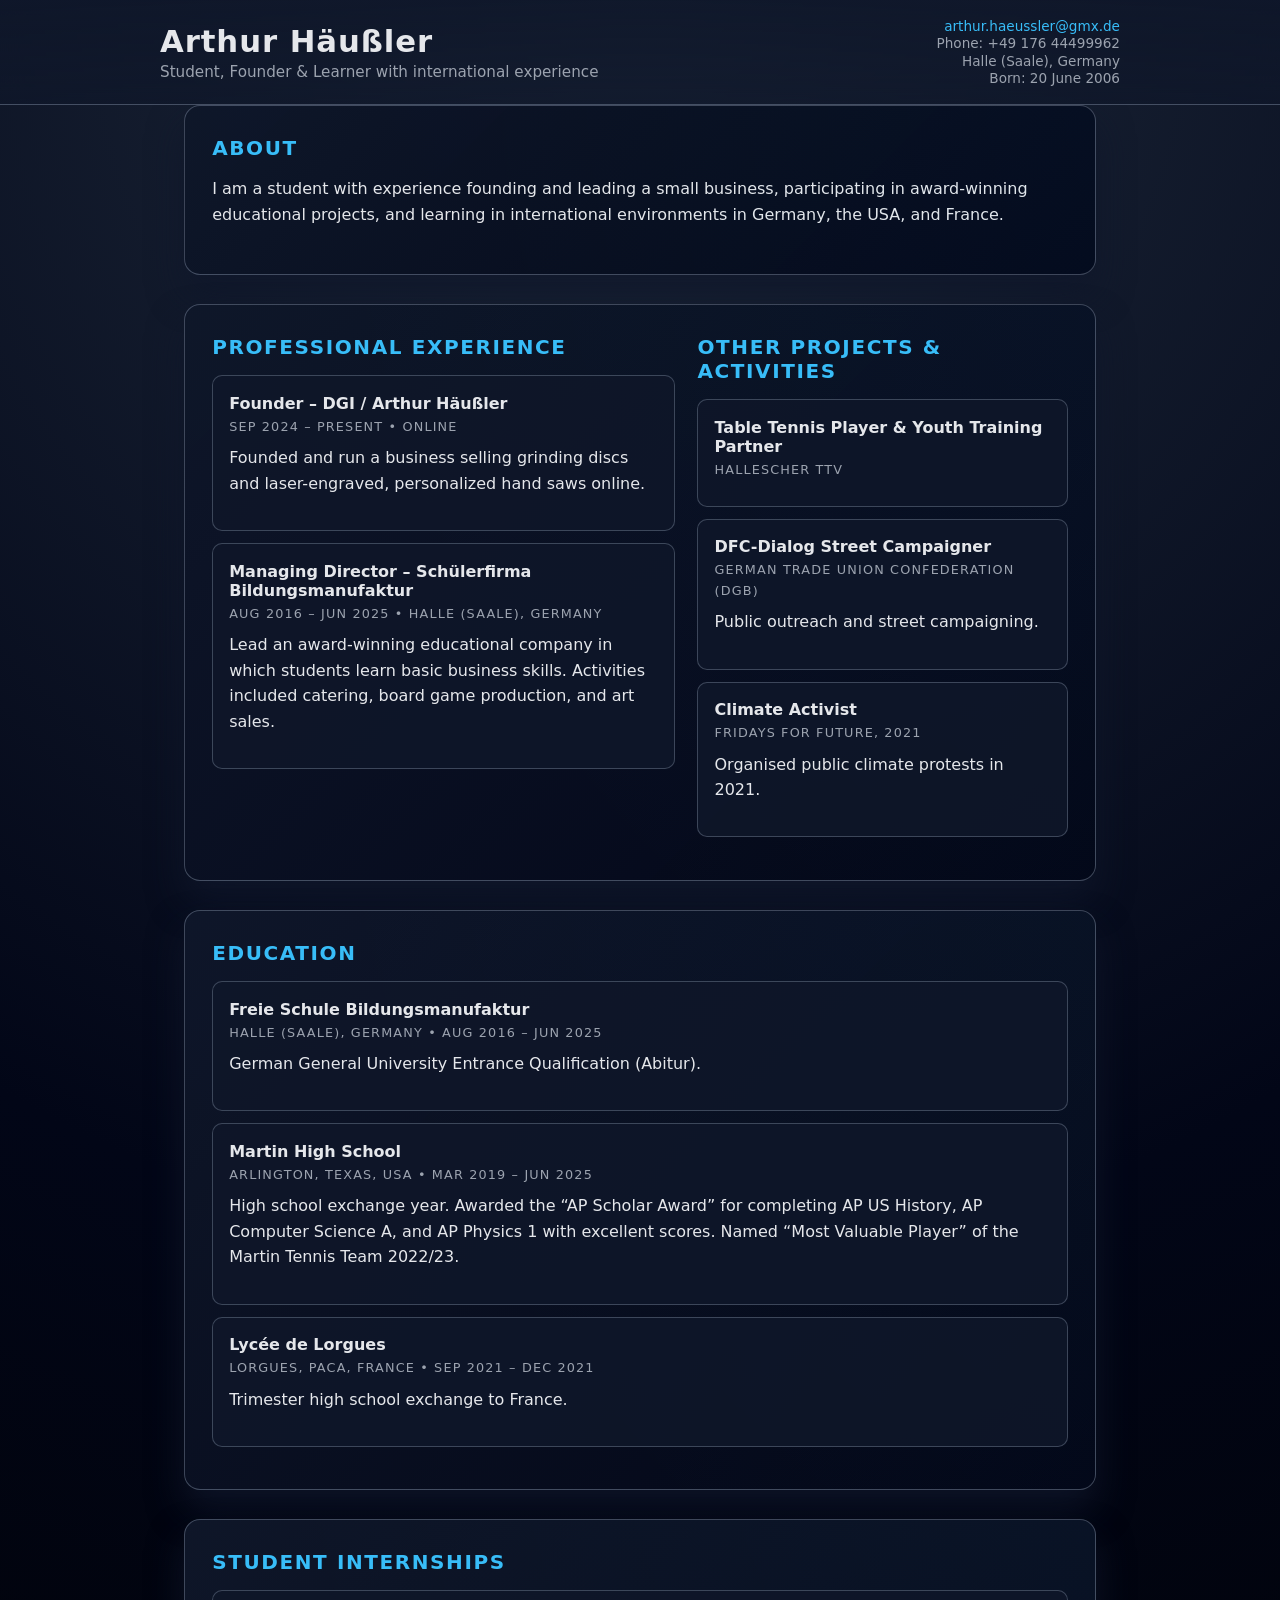
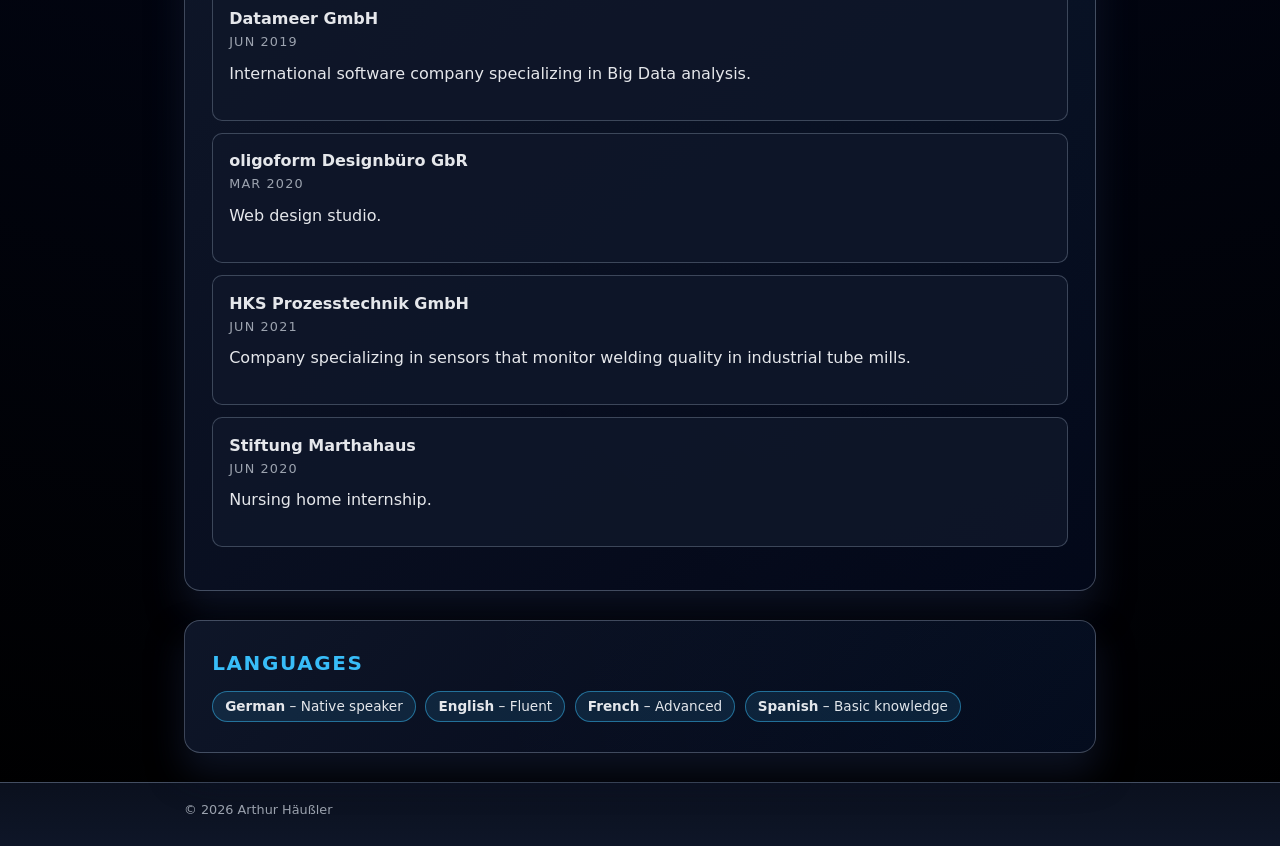
==== github.io/index.html @ 3a8e9899 "1" ====
<!DOCTYPE html>
<html lang="en">
<head>
  <meta charset="UTF-8" />
  <title>Arthur Häußler – Personal Website</title>
  <meta name="viewport" content="width=device-width, initial-scale=1" />
  <meta name="description" content="Personal website and CV of Arthur Häußler." />
  <link rel="stylesheet" href="styles.css" />
</head>
<body>
  <header class="site-header">
    <div class="container header-content">
      <div>
        <h1 class="name">Arthur Häußler</h1>
        <p class="tagline">Student, Founder &amp; Learner with international experience</p>
      </div>
      <div class="contact">
        <a href="mailto:arthur.haeussler@gmx.de">arthur.haeussler@gmx.de</a>
        <span>Phone: +49 176 44499962</span>
        <span>Halle (Saale), Germany</span>
        <span>Born: 20 June 2006</span>
      </div>
    </div>
  </header>

  <main class="container">
    <section class="section">
      <h2>About</h2>
      <p>
        I am a student with experience founding and leading a small business,
        participating in award-winning educational projects, and learning in
        international environments in Germany, the USA, and France.
      </p>
    </section>

    <section class="section two-column">
      <div>
        <h2>Professional Experience</h2>

        <article class="item">
          <h3>Founder – DGI / Arthur Häußler</h3>
          <p class="item-meta">Sep 2024 – Present • Online</p>
          <p>
            Founded and run a business selling grinding discs and laser-engraved,
            personalized hand saws online.
          </p>
        </article>

        <article class="item">
          <h3>Managing Director – Schülerfirma Bildungsmanufaktur</h3>
          <p class="item-meta">Aug 2016 – Jun 2025 • Halle (Saale), Germany</p>
          <p>
            Lead an award-winning educational company in which students learn
            basic business skills. Activities included catering, board game
            production, and art sales.
          </p>
        </article>
      </div>

      <div>
        <h2>Other Projects &amp; Activities</h2>

        <article class="item">
          <h3>Table Tennis Player &amp; Youth Training Partner</h3>
          <p class="item-meta">Hallescher TTV</p>
        </article>

        <article class="item">
          <h3>DFC-Dialog Street Campaigner</h3>
          <p class="item-meta">German Trade Union Confederation (DGB)</p>
          <p>Public outreach and street campaigning.</p>
        </article>

        <article class="item">
          <h3>Climate Activist</h3>
          <p class="item-meta">Fridays for Future, 2021</p>
          <p>Organised public climate protests in 2021.</p>
        </article>
      </div>
    </section>

    <section class="section">
      <h2>Education</h2>

      <article class="item">
        <h3>Freie Schule Bildungsmanufaktur</h3>
        <p class="item-meta">Halle (Saale), Germany • Aug 2016 – Jun 2025</p>
        <p>German General University Entrance Qualification (Abitur).</p>
      </article>

      <article class="item">
        <h3>Martin High School</h3>
        <p class="item-meta">Arlington, Texas, USA • Mar 2019 – Jun 2025</p>
        <p>
          High school exchange year. Awarded the “AP Scholar Award” for completing
          AP US History, AP Computer Science A, and AP Physics 1 with excellent scores.
          Named “Most Valuable Player” of the Martin Tennis Team 2022/23.
        </p>
      </article>

      <article class="item">
        <h3>Lycée de Lorgues</h3>
        <p class="item-meta">Lorgues, PACA, France • Sep 2021 – Dec 2021</p>
        <p>Trimester high school exchange to France.</p>
      </article>
    </section>

    <section class="section">
      <h2>Student Internships</h2>

      <article class="item">
        <h3>Datameer GmbH</h3>
        <p class="item-meta">Jun 2019</p>
        <p>International software company specializing in Big Data analysis.</p>
      </article>

      <article class="item">
        <h3>oligoform Designbüro GbR</h3>
        <p class="item-meta">Mar 2020</p>
        <p>Web design studio.</p>
      </article>

      <article class="item">
        <h3>HKS Prozesstechnik GmbH</h3>
        <p class="item-meta">Jun 2021</p>
        <p>Company specializing in sensors that monitor welding quality in industrial tube mills.</p>
      </article>

      <article class="item">
        <h3>Stiftung Marthahaus</h3>
        <p class="item-meta">Jun 2020</p>
        <p>Nursing home internship.</p>
      </article>
    </section>

    <section class="section">
      <h2>Languages</h2>
      <ul class="pill-list">
        <li><strong>German</strong> – Native speaker</li>
        <li><strong>English</strong> – Fluent</li>
        <li><strong>French</strong> – Advanced</li>
        <li><strong>Spanish</strong> – Basic knowledge</li>
      </ul>
    </section>
  </main>

  <footer class="site-footer">
    <div class="container">
      <span>© <span id="year"></span> Arthur Häußler</span>
    </div>
  </footer>

  <script>
    document.getElementById("year").textContent = new Date().getFullYear();
  </script>
</body>
</html>
---- github.io/styles.css ----
:root {
  --bg: #0f172a;
  --bg-alt: #020617;
  --card-bg: #020617;
  --accent: #38bdf8;
  --accent-soft: rgba(56, 189, 248, 0.12);
  --text: #e5e7eb;
  --muted: #9ca3af;
  --border: rgba(148, 163, 184, 0.4);
  --radius-lg: 16px;
  --radius-md: 10px;
  --shadow-soft: 0 20px 35px rgba(15, 23, 42, 0.8);
  --font-sans: system-ui, -apple-system, BlinkMacSystemFont, "Segoe UI", sans-serif;
}

*,
*::before,
*::after {
  box-sizing: border-box;
}

body {
  margin: 0;
  min-height: 100vh;
  font-family: var(--font-sans);
  background: radial-gradient(circle at top, #1e293b 0, #020617 50%, #000 100%);
  color: var(--text);
}

.container {
  width: 100%;
  max-width: 960px;
  margin: 0 auto;
  padding: 0 1.5rem;
}

/* Header */

.site-header {
  border-bottom: 1px solid rgba(148, 163, 184, 0.4);
  background: linear-gradient(
      to bottom,
      rgba(15, 23, 42, 0.9),
      rgba(15, 23, 42, 0.7)
    );
  backdrop-filter: blur(12px);
  position: sticky;
  top: 0;
  z-index: 10;
}

.header-content {
  display: flex;
  flex-wrap: wrap;
  align-items: center;
  justify-content: space-between;
  gap: 1rem;
  padding: 1.1rem 0;
}

.name {
  font-size: clamp(1.8rem, 2.4vw, 2.4rem);
  margin: 0;
  letter-spacing: 0.03em;
}

.tagline {
  margin: 0.3rem 0 0;
  color: var(--muted);
  font-size: 0.95rem;
}

.contact {
  display: flex;
  flex-direction: column;
  align-items: flex-end;
  gap: 0.1rem;
  font-size: 0.85rem;
  color: var(--muted);
}

.contact a {
  color: var(--accent);
  text-decoration: none;
  font-weight: 500;
}

.contact a:hover {
  text-decoration: underline;
}

/* Main layout */

main {
  padding: 2.4rem 0 3rem;
}

.section {
  background: linear-gradient(
    135deg,
    rgba(15, 23, 42, 0.96),
    rgba(2, 6, 23, 0.98)
  );
  border-radius: var(--radius-lg);
  box-shadow: var(--shadow-soft);
  border: 1px solid rgba(148, 163, 184, 0.4);
  padding: 1.9rem 1.7rem;
  margin-bottom: 1.8rem;
  position: relative;
  overflow: hidden;
}

.section::before {
  content: "";
  position: absolute;
  inset: -40%;
  background: radial-gradient(circle at top right, rgba(56, 189, 248, 0.08), transparent 60%);
  opacity: 0.7;
  pointer-events: none;
}

.section h2 {
  margin-top: 0;
  margin-bottom: 1rem;
  font-size: 1.25rem;
  letter-spacing: 0.08em;
  text-transform: uppercase;
  color: var(--accent);
}

.section p {
  margin-top: 0;
  line-height: 1.6;
}

/* Items */

.item {
  padding: 1.1rem 1rem;
  border-radius: var(--radius-md);
  background: rgba(15, 23, 42, 0.9);
  border: 1px solid rgba(148, 163, 184, 0.35);
  margin-bottom: 0.75rem;
  position: relative;
}

.item::before {
  content: "";
  position: absolute;
  inset: 0;
  border-radius: inherit;
  border: 1px solid rgba(56, 189, 248, 0.15);
  opacity: 0;
  transition: opacity 0.2s ease-out;
}

.item:hover::before {
  opacity: 1;
}

.item h3 {
  margin: 0 0 0.25rem;
  font-size: 1rem;
}

.item-meta {
  margin: 0 0 0.5rem;
  font-size: 0.8rem;
  text-transform: uppercase;
  letter-spacing: 0.09em;
  color: var(--muted);
}

/* Two-column section */

.two-column {
  display: grid;
  grid-template-columns: minmax(0, 1.5fr) minmax(0, 1.2fr);
  gap: 1.4rem;
}

/* Pill list */

.pill-list {
  list-style: none;
  padding: 0;
  margin: 0;
  display: flex;
  flex-wrap: wrap;
  gap: 0.6rem;
}

.pill-list li {
  padding: 0.4rem 0.75rem;
  border-radius: 999px;
  background: var(--accent-soft);
  border: 1px solid rgba(56, 189, 248, 0.5);
  font-size: 0.85rem;
}

/* Footer */

.site-footer {
  border-top: 1px solid rgba(148, 163, 184, 0.4);
  padding: 1.2rem 0 1.8rem;
  font-size: 0.8rem;
  color: var(--muted);
  background: linear-gradient(
    to top,
    rgba(15, 23, 42, 0.95),
    rgba(15, 23, 42, 0.7)
  );
}

/* Responsive */

@media (max-width: 720px) {
  .header-content {
    align-items: flex-start;
  }

  .contact {
    align-items: flex-start;
  }

  .two-column {
    grid-template-columns: minmax(0, 1fr);
  }

  .section {
    padding: 1.5rem 1.4rem;
  }
}
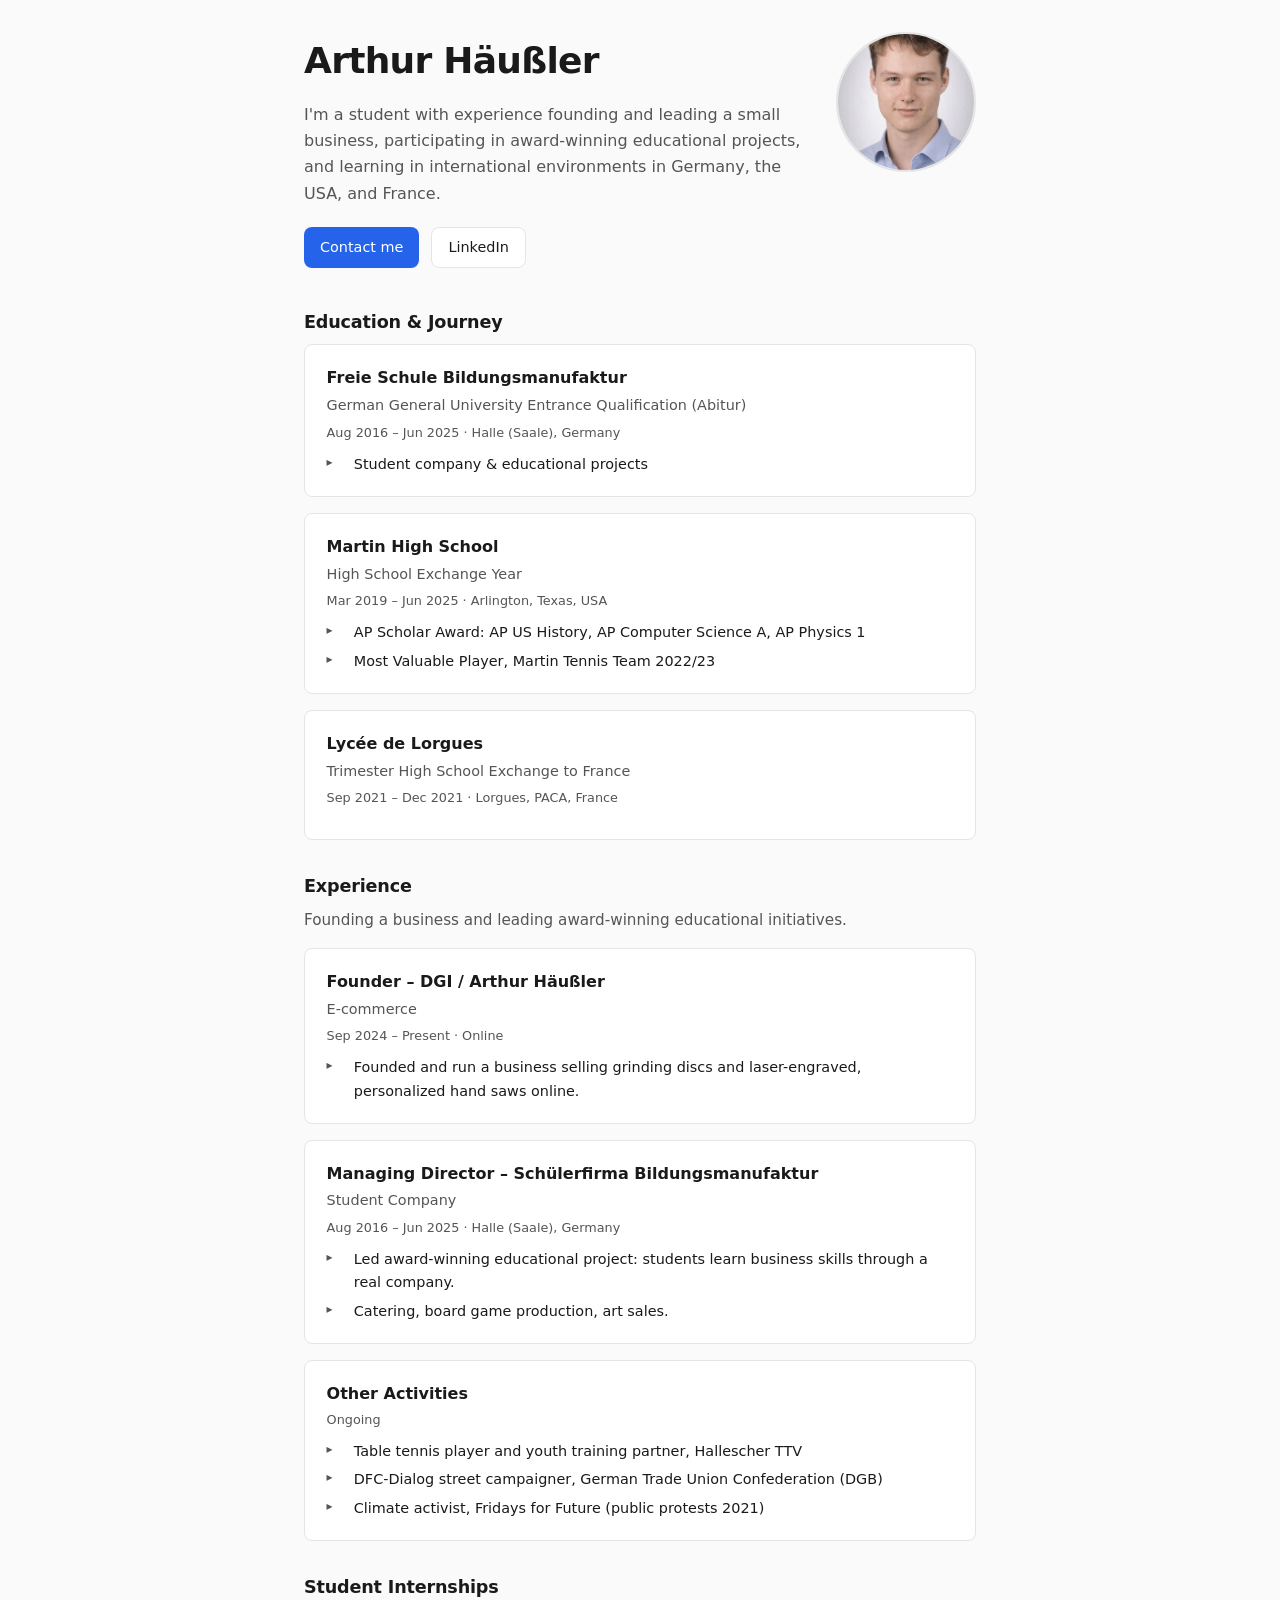
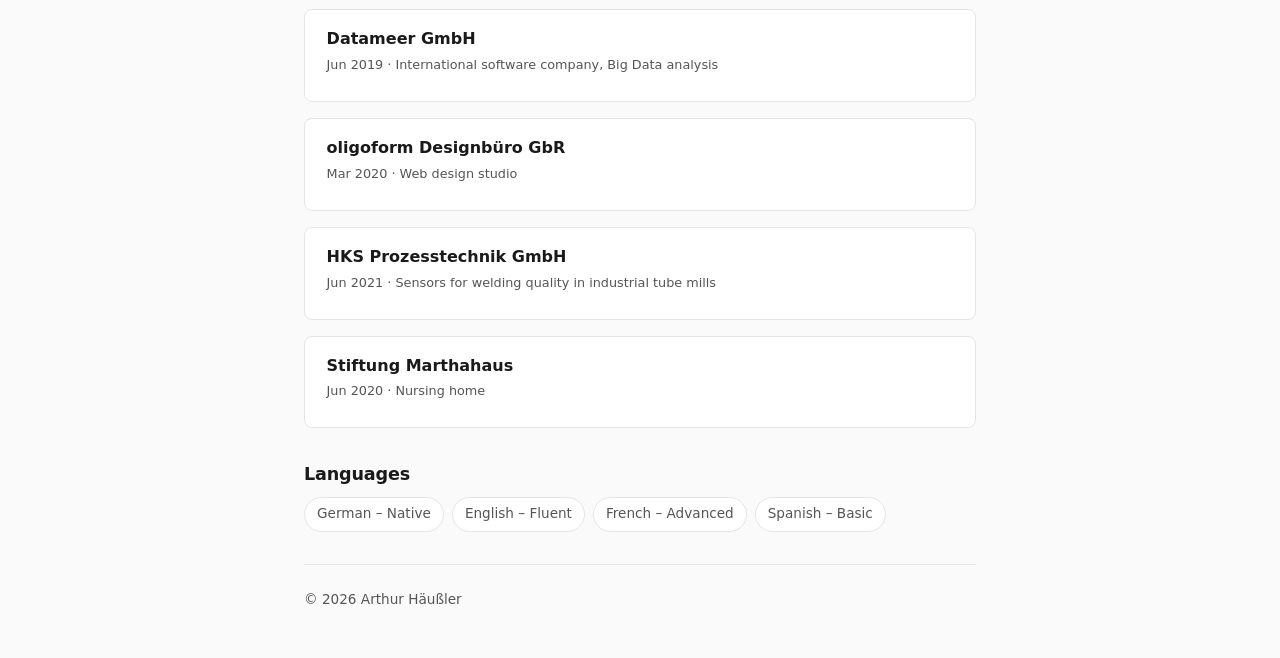
==== commit 07a316f3: "3" ====
--- a/github.io/index.html
+++ b/github.io/index.html
@@ -8,151 +8,128 @@
   <link rel="stylesheet" href="styles.css" />
 </head>
 <body>
-  <header class="site-header">
-    <div class="container header-content">
-      <div>
-        <h1 class="name">Arthur Häußler</h1>
-        <p class="tagline">Student, Founder &amp; Learner with international experience</p>
+  <main class="container">
+    <header class="hero">
+      <div class="hero-content">
+        <div class="hero-text">
+          <h1 class="name">Arthur Häußler</h1>
+          <p class="intro">
+            I'm a student with experience founding and leading a small business,
+            participating in award-winning educational projects, and learning in
+            international environments in Germany, the USA, and France.
+          </p>
+          <div class="hero-buttons">
+            <a href="mailto:arthur.haeussler@gmx.de" class="btn btn-primary">Contact me</a>
+            <a href="https://www.linkedin.com/in/arthur-h%C3%A4u%C3%9Fler-174215298/" target="_blank" rel="noopener noreferrer" class="btn btn-secondary">LinkedIn</a>
+          </div>
+        </div>
+        <div class="hero-photo">
+          <img src="assets/portrait.png" alt="Arthur Häußler" />
+        </div>
       </div>
-      <div class="contact">
-        <a href="mailto:arthur.haeussler@gmx.de">arthur.haeussler@gmx.de</a>
-        <span>Phone: +49 176 44499962</span>
-        <span>Halle (Saale), Germany</span>
-        <span>Born: 20 June 2006</span>
-      </div>
-    </div>
-  </header>
-
-  <main class="container">
-    <section class="section">
-      <h2>About</h2>
-      <p>
-        I am a student with experience founding and leading a small business,
-        participating in award-winning educational projects, and learning in
-        international environments in Germany, the USA, and France.
-      </p>
-    </section>
-
-    <section class="section two-column">
-      <div>
-        <h2>Professional Experience</h2>
-
-        <article class="item">
-          <h3>Founder – DGI / Arthur Häußler</h3>
-          <p class="item-meta">Sep 2024 – Present • Online</p>
-          <p>
-            Founded and run a business selling grinding discs and laser-engraved,
-            personalized hand saws online.
-          </p>
-        </article>
-
-        <article class="item">
-          <h3>Managing Director – Schülerfirma Bildungsmanufaktur</h3>
-          <p class="item-meta">Aug 2016 – Jun 2025 • Halle (Saale), Germany</p>
-          <p>
-            Lead an award-winning educational company in which students learn
-            basic business skills. Activities included catering, board game
-            production, and art sales.
-          </p>
-        </article>
-      </div>
-
-      <div>
-        <h2>Other Projects &amp; Activities</h2>
-
-        <article class="item">
-          <h3>Table Tennis Player &amp; Youth Training Partner</h3>
-          <p class="item-meta">Hallescher TTV</p>
-        </article>
-
-        <article class="item">
-          <h3>DFC-Dialog Street Campaigner</h3>
-          <p class="item-meta">German Trade Union Confederation (DGB)</p>
-          <p>Public outreach and street campaigning.</p>
-        </article>
-
-        <article class="item">
-          <h3>Climate Activist</h3>
-          <p class="item-meta">Fridays for Future, 2021</p>
-          <p>Organised public climate protests in 2021.</p>
-        </article>
-      </div>
-    </section>
+    </header>
 
     <section class="section">
-      <h2>Education</h2>
+      <h2 class="section-title">Education & Journey</h2>
 
-      <article class="item">
-        <h3>Freie Schule Bildungsmanufaktur</h3>
-        <p class="item-meta">Halle (Saale), Germany • Aug 2016 – Jun 2025</p>
-        <p>German General University Entrance Qualification (Abitur).</p>
+      <article class="card">
+        <h3 class="card-title">Freie Schule Bildungsmanufaktur</h3>
+        <p class="card-subtitle">German General University Entrance Qualification (Abitur)</p>
+        <p class="card-meta">Aug 2016 – Jun 2025 · Halle (Saale), Germany</p>
+        <ul class="card-list">
+          <li>Student company &amp; educational projects</li>
+        </ul>
       </article>
 
-      <article class="item">
-        <h3>Martin High School</h3>
-        <p class="item-meta">Arlington, Texas, USA • Mar 2019 – Jun 2025</p>
-        <p>
-          High school exchange year. Awarded the “AP Scholar Award” for completing
-          AP US History, AP Computer Science A, and AP Physics 1 with excellent scores.
-          Named “Most Valuable Player” of the Martin Tennis Team 2022/23.
-        </p>
+      <article class="card">
+        <h3 class="card-title">Martin High School</h3>
+        <p class="card-subtitle">High School Exchange Year</p>
+        <p class="card-meta">Mar 2019 – Jun 2025 · Arlington, Texas, USA</p>
+        <ul class="card-list">
+          <li>AP Scholar Award: AP US History, AP Computer Science A, AP Physics 1</li>
+          <li>Most Valuable Player, Martin Tennis Team 2022/23</li>
+        </ul>
       </article>
 
-      <article class="item">
-        <h3>Lycée de Lorgues</h3>
-        <p class="item-meta">Lorgues, PACA, France • Sep 2021 – Dec 2021</p>
-        <p>Trimester high school exchange to France.</p>
+      <article class="card">
+        <h3 class="card-title">Lycée de Lorgues</h3>
+        <p class="card-subtitle">Trimester High School Exchange to France</p>
+        <p class="card-meta">Sep 2021 – Dec 2021 · Lorgues, PACA, France</p>
       </article>
     </section>
 
     <section class="section">
-      <h2>Student Internships</h2>
+      <h2 class="section-title">Experience</h2>
+      <p class="section-intro">Founding a business and leading award-winning educational initiatives.</p>
 
-      <article class="item">
-        <h3>Datameer GmbH</h3>
-        <p class="item-meta">Jun 2019</p>
-        <p>International software company specializing in Big Data analysis.</p>
+      <article class="card">
+        <h3 class="card-title">Founder – DGI / Arthur Häußler</h3>
+        <p class="card-subtitle">E-commerce</p>
+        <p class="card-meta">Sep 2024 – Present · Online</p>
+        <ul class="card-list">
+          <li>Founded and run a business selling grinding discs and laser-engraved, personalized hand saws online.</li>
+        </ul>
       </article>
 
-      <article class="item">
-        <h3>oligoform Designbüro GbR</h3>
-        <p class="item-meta">Mar 2020</p>
-        <p>Web design studio.</p>
+      <article class="card">
+        <h3 class="card-title">Managing Director – Schülerfirma Bildungsmanufaktur</h3>
+        <p class="card-subtitle">Student Company</p>
+        <p class="card-meta">Aug 2016 – Jun 2025 · Halle (Saale), Germany</p>
+        <ul class="card-list">
+          <li>Led award-winning educational project: students learn business skills through a real company.</li>
+          <li>Catering, board game production, art sales.</li>
+        </ul>
       </article>
 
-      <article class="item">
-        <h3>HKS Prozesstechnik GmbH</h3>
-        <p class="item-meta">Jun 2021</p>
-        <p>Company specializing in sensors that monitor welding quality in industrial tube mills.</p>
-      </article>
-
-      <article class="item">
-        <h3>Stiftung Marthahaus</h3>
-        <p class="item-meta">Jun 2020</p>
-        <p>Nursing home internship.</p>
+      <article class="card">
+        <h3 class="card-title">Other Activities</h3>
+        <p class="card-meta">Ongoing</p>
+        <ul class="card-list">
+          <li>Table tennis player and youth training partner, Hallescher TTV</li>
+          <li>DFC-Dialog street campaigner, German Trade Union Confederation (DGB)</li>
+          <li>Climate activist, Fridays for Future (public protests 2021)</li>
+        </ul>
       </article>
     </section>
 
     <section class="section">
-      <h2>Languages</h2>
-      <ul class="pill-list">
-        <li><strong>German</strong> – Native speaker</li>
-        <li><strong>English</strong> – Fluent</li>
-        <li><strong>French</strong> – Advanced</li>
-        <li><strong>Spanish</strong> – Basic knowledge</li>
-      </ul>
+      <h2 class="section-title">Student Internships</h2>
+
+      <article class="card card-compact">
+        <h3 class="card-title">Datameer GmbH</h3>
+        <p class="card-meta">Jun 2019 · International software company, Big Data analysis</p>
+      </article>
+      <article class="card card-compact">
+        <h3 class="card-title">oligoform Designbüro GbR</h3>
+        <p class="card-meta">Mar 2020 · Web design studio</p>
+      </article>
+      <article class="card card-compact">
+        <h3 class="card-title">HKS Prozesstechnik GmbH</h3>
+        <p class="card-meta">Jun 2021 · Sensors for welding quality in industrial tube mills</p>
+      </article>
+      <article class="card card-compact">
+        <h3 class="card-title">Stiftung Marthahaus</h3>
+        <p class="card-meta">Jun 2020 · Nursing home</p>
+      </article>
     </section>
+
+    <section class="section">
+      <h2 class="section-title">Languages</h2>
+      <div class="tag-list">
+        <span class="tag">German – Native</span>
+        <span class="tag">English – Fluent</span>
+        <span class="tag">French – Advanced</span>
+        <span class="tag">Spanish – Basic</span>
+      </div>
+    </section>
+
+    <footer class="site-footer">
+      <span>© <span id="year"></span> Arthur Häußler</span>
+    </footer>
   </main>
-
-  <footer class="site-footer">
-    <div class="container">
-      <span>© <span id="year"></span> Arthur Häußler</span>
-    </div>
-  </footer>
 
   <script>
     document.getElementById("year").textContent = new Date().getFullYear();
   </script>
 </body>
 </html>
-
--- a/github.io/styles.css
+++ b/github.io/styles.css
@@ -1,16 +1,15 @@
+/* Arthur Häußler – style inspired by hagenhaeussler.com */
+
 :root {
-  --bg: #0f172a;
-  --bg-alt: #020617;
-  --card-bg: #020617;
-  --accent: #38bdf8;
-  --accent-soft: rgba(56, 189, 248, 0.12);
-  --text: #e5e7eb;
-  --muted: #9ca3af;
-  --border: rgba(148, 163, 184, 0.4);
-  --radius-lg: 16px;
-  --radius-md: 10px;
-  --shadow-soft: 0 20px 35px rgba(15, 23, 42, 0.8);
-  --font-sans: system-ui, -apple-system, BlinkMacSystemFont, "Segoe UI", sans-serif;
+  --bg: #fafafa;
+  --bg-card: #ffffff;
+  --text: #1a1a1a;
+  --text-muted: #555;
+  --border: #e5e5e5;
+  --accent: #2563eb;
+  --accent-hover: #1d4ed8;
+  --radius: 8px;
+  --font-sans: system-ui, -apple-system, BlinkMacSystemFont, "Segoe UI", Roboto, sans-serif;
 }
 
 *,
@@ -23,212 +22,227 @@
   margin: 0;
   min-height: 100vh;
   font-family: var(--font-sans);
-  background: radial-gradient(circle at top, #1e293b 0, #020617 50%, #000 100%);
-  color: var(--text);
+  background: var(--bg);
+  color: var(--text);
+  line-height: 1.6;
 }
 
 .container {
   width: 100%;
-  max-width: 960px;
+  max-width: 720px;
   margin: 0 auto;
-  padding: 0 1.5rem;
-}
-
-/* Header */
-
-.site-header {
-  border-bottom: 1px solid rgba(148, 163, 184, 0.4);
-  background: linear-gradient(
-      to bottom,
-      rgba(15, 23, 42, 0.9),
-      rgba(15, 23, 42, 0.7)
-    );
-  backdrop-filter: blur(12px);
-  position: sticky;
-  top: 0;
-  z-index: 10;
-}
-
-.header-content {
+  padding: 2rem 1.5rem 3rem;
+}
+
+/* Hero */
+
+.hero {
+  margin-bottom: 2.5rem;
+}
+
+.hero-content {
+  display: grid;
+  grid-template-columns: 1fr auto;
+  align-items: start;
+  gap: 2rem;
+}
+
+.hero-text {
+  min-width: 0;
+}
+
+.name {
+  font-size: clamp(1.75rem, 4vw, 2.25rem);
+  font-weight: 700;
+  margin: 0 0 0.75rem;
+  letter-spacing: -0.02em;
+}
+
+.intro {
+  margin: 0 0 1.25rem;
+  color: var(--text-muted);
+  font-size: 1rem;
+  line-height: 1.65;
+}
+
+.hero-buttons {
   display: flex;
   flex-wrap: wrap;
+  gap: 0.75rem;
+}
+
+.btn {
+  display: inline-flex;
   align-items: center;
-  justify-content: space-between;
-  gap: 1rem;
-  padding: 1.1rem 0;
-}
-
-.name {
-  font-size: clamp(1.8rem, 2.4vw, 2.4rem);
+  justify-content: center;
+  padding: 0.5rem 1rem;
+  border-radius: var(--radius);
+  font-size: 0.9rem;
+  font-weight: 500;
+  text-decoration: none;
+  transition: background 0.15s ease, color 0.15s ease;
+}
+
+.btn-primary {
+  background: var(--accent);
+  color: #fff;
+}
+
+.btn-primary:hover {
+  background: var(--accent-hover);
+}
+
+.btn-secondary {
+  background: var(--bg-card);
+  color: var(--text);
+  border: 1px solid var(--border);
+}
+
+.btn-secondary:hover {
+  background: #f0f0f0;
+  border-color: #ccc;
+}
+
+.hero-photo {
+  flex-shrink: 0;
+}
+
+.hero-photo img {
+  width: 140px;
+  height: 140px;
+  border-radius: 50%;
+  object-fit: cover;
+  border: 2px solid var(--border);
+}
+
+/* Sections */
+
+.section {
+  margin-bottom: 2rem;
+}
+
+.section-title {
+  font-size: 1.1rem;
+  font-weight: 600;
+  margin: 0 0 0.5rem;
+  color: var(--text);
+  letter-spacing: -0.01em;
+}
+
+.section-intro {
+  font-size: 0.95rem;
+  color: var(--text-muted);
+  margin: 0 0 1rem;
+}
+
+/* Cards (Education & Journey / Experience style) */
+
+.card {
+  background: var(--bg-card);
+  border: 1px solid var(--border);
+  border-radius: var(--radius);
+  padding: 1.25rem 1.35rem;
+  margin-bottom: 1rem;
+}
+
+.card:last-child {
+  margin-bottom: 0;
+}
+
+.card-compact {
+  padding: 1rem 1.35rem;
+}
+
+.card-title {
+  font-size: 1rem;
+  font-weight: 600;
+  margin: 0 0 0.2rem;
+  color: var(--text);
+}
+
+.card-subtitle {
+  font-size: 0.9rem;
+  color: var(--text-muted);
+  margin: 0 0 0.35rem;
+}
+
+.card-meta {
+  font-size: 0.8rem;
+  color: var(--text-muted);
+  margin: 0 0 0.6rem;
+}
+
+.card-list {
   margin: 0;
-  letter-spacing: 0.03em;
-}
-
-.tagline {
-  margin: 0.3rem 0 0;
-  color: var(--muted);
-  font-size: 0.95rem;
-}
-
-.contact {
-  display: flex;
-  flex-direction: column;
-  align-items: flex-end;
-  gap: 0.1rem;
-  font-size: 0.85rem;
-  color: var(--muted);
-}
-
-.contact a {
-  color: var(--accent);
-  text-decoration: none;
-  font-weight: 500;
-}
-
-.contact a:hover {
-  text-decoration: underline;
-}
-
-/* Main layout */
-
-main {
-  padding: 2.4rem 0 3rem;
-}
-
-.section {
-  background: linear-gradient(
-    135deg,
-    rgba(15, 23, 42, 0.96),
-    rgba(2, 6, 23, 0.98)
-  );
-  border-radius: var(--radius-lg);
-  box-shadow: var(--shadow-soft);
-  border: 1px solid rgba(148, 163, 184, 0.4);
-  padding: 1.9rem 1.7rem;
-  margin-bottom: 1.8rem;
+  padding-left: 1.2rem;
+  list-style: none;
+}
+
+.card-list li {
   position: relative;
-  overflow: hidden;
-}
-
-.section::before {
-  content: "";
+  padding-left: 0.5rem;
+  margin-bottom: 0.35rem;
+  font-size: 0.9rem;
+  color: var(--text);
+}
+
+.card-list li::before {
+  content: "▸";
   position: absolute;
-  inset: -40%;
-  background: radial-gradient(circle at top right, rgba(56, 189, 248, 0.08), transparent 60%);
-  opacity: 0.7;
-  pointer-events: none;
-}
-
-.section h2 {
-  margin-top: 0;
-  margin-bottom: 1rem;
-  font-size: 1.25rem;
-  letter-spacing: 0.08em;
-  text-transform: uppercase;
-  color: var(--accent);
-}
-
-.section p {
-  margin-top: 0;
-  line-height: 1.6;
-}
-
-/* Items */
-
-.item {
-  padding: 1.1rem 1rem;
-  border-radius: var(--radius-md);
-  background: rgba(15, 23, 42, 0.9);
-  border: 1px solid rgba(148, 163, 184, 0.35);
-  margin-bottom: 0.75rem;
-  position: relative;
-}
-
-.item::before {
-  content: "";
-  position: absolute;
-  inset: 0;
-  border-radius: inherit;
-  border: 1px solid rgba(56, 189, 248, 0.15);
-  opacity: 0;
-  transition: opacity 0.2s ease-out;
-}
-
-.item:hover::before {
-  opacity: 1;
-}
-
-.item h3 {
-  margin: 0 0 0.25rem;
-  font-size: 1rem;
-}
-
-.item-meta {
-  margin: 0 0 0.5rem;
-  font-size: 0.8rem;
-  text-transform: uppercase;
-  letter-spacing: 0.09em;
-  color: var(--muted);
-}
-
-/* Two-column section */
-
-.two-column {
-  display: grid;
-  grid-template-columns: minmax(0, 1.5fr) minmax(0, 1.2fr);
-  gap: 1.4rem;
-}
-
-/* Pill list */
-
-.pill-list {
-  list-style: none;
-  padding: 0;
-  margin: 0;
+  left: -1.2rem;
+  color: var(--text-muted);
+  font-size: 0.75rem;
+}
+
+.card-list li:last-child {
+  margin-bottom: 0;
+}
+
+/* Tags (Languages) */
+
+.tag-list {
   display: flex;
   flex-wrap: wrap;
-  gap: 0.6rem;
-}
-
-.pill-list li {
-  padding: 0.4rem 0.75rem;
+  gap: 0.5rem;
+}
+
+.tag {
+  display: inline-block;
+  padding: 0.35rem 0.75rem;
+  font-size: 0.85rem;
+  color: var(--text-muted);
+  background: var(--bg-card);
+  border: 1px solid var(--border);
   border-radius: 999px;
-  background: var(--accent-soft);
-  border: 1px solid rgba(56, 189, 248, 0.5);
+}
+
+/* Footer */
+
+.site-footer {
+  margin-top: 2rem;
+  padding-top: 1.5rem;
+  border-top: 1px solid var(--border);
   font-size: 0.85rem;
-}
-
-/* Footer */
-
-.site-footer {
-  border-top: 1px solid rgba(148, 163, 184, 0.4);
-  padding: 1.2rem 0 1.8rem;
-  font-size: 0.8rem;
-  color: var(--muted);
-  background: linear-gradient(
-    to top,
-    rgba(15, 23, 42, 0.95),
-    rgba(15, 23, 42, 0.7)
-  );
+  color: var(--text-muted);
 }
 
 /* Responsive */
 
-@media (max-width: 720px) {
-  .header-content {
-    align-items: flex-start;
-  }
-
-  .contact {
-    align-items: flex-start;
-  }
-
-  .two-column {
-    grid-template-columns: minmax(0, 1fr);
-  }
-
-  .section {
-    padding: 1.5rem 1.4rem;
-  }
-}
-
+@media (max-width: 600px) {
+  .container {
+    padding: 1.5rem 1rem 2rem;
+  }
+
+  .hero-content {
+    grid-template-columns: 1fr;
+  }
+
+  .hero-photo {
+    order: -1;
+  }
+
+  .hero-photo img {
+    width: 120px;
+    height: 120px;
+  }
+}
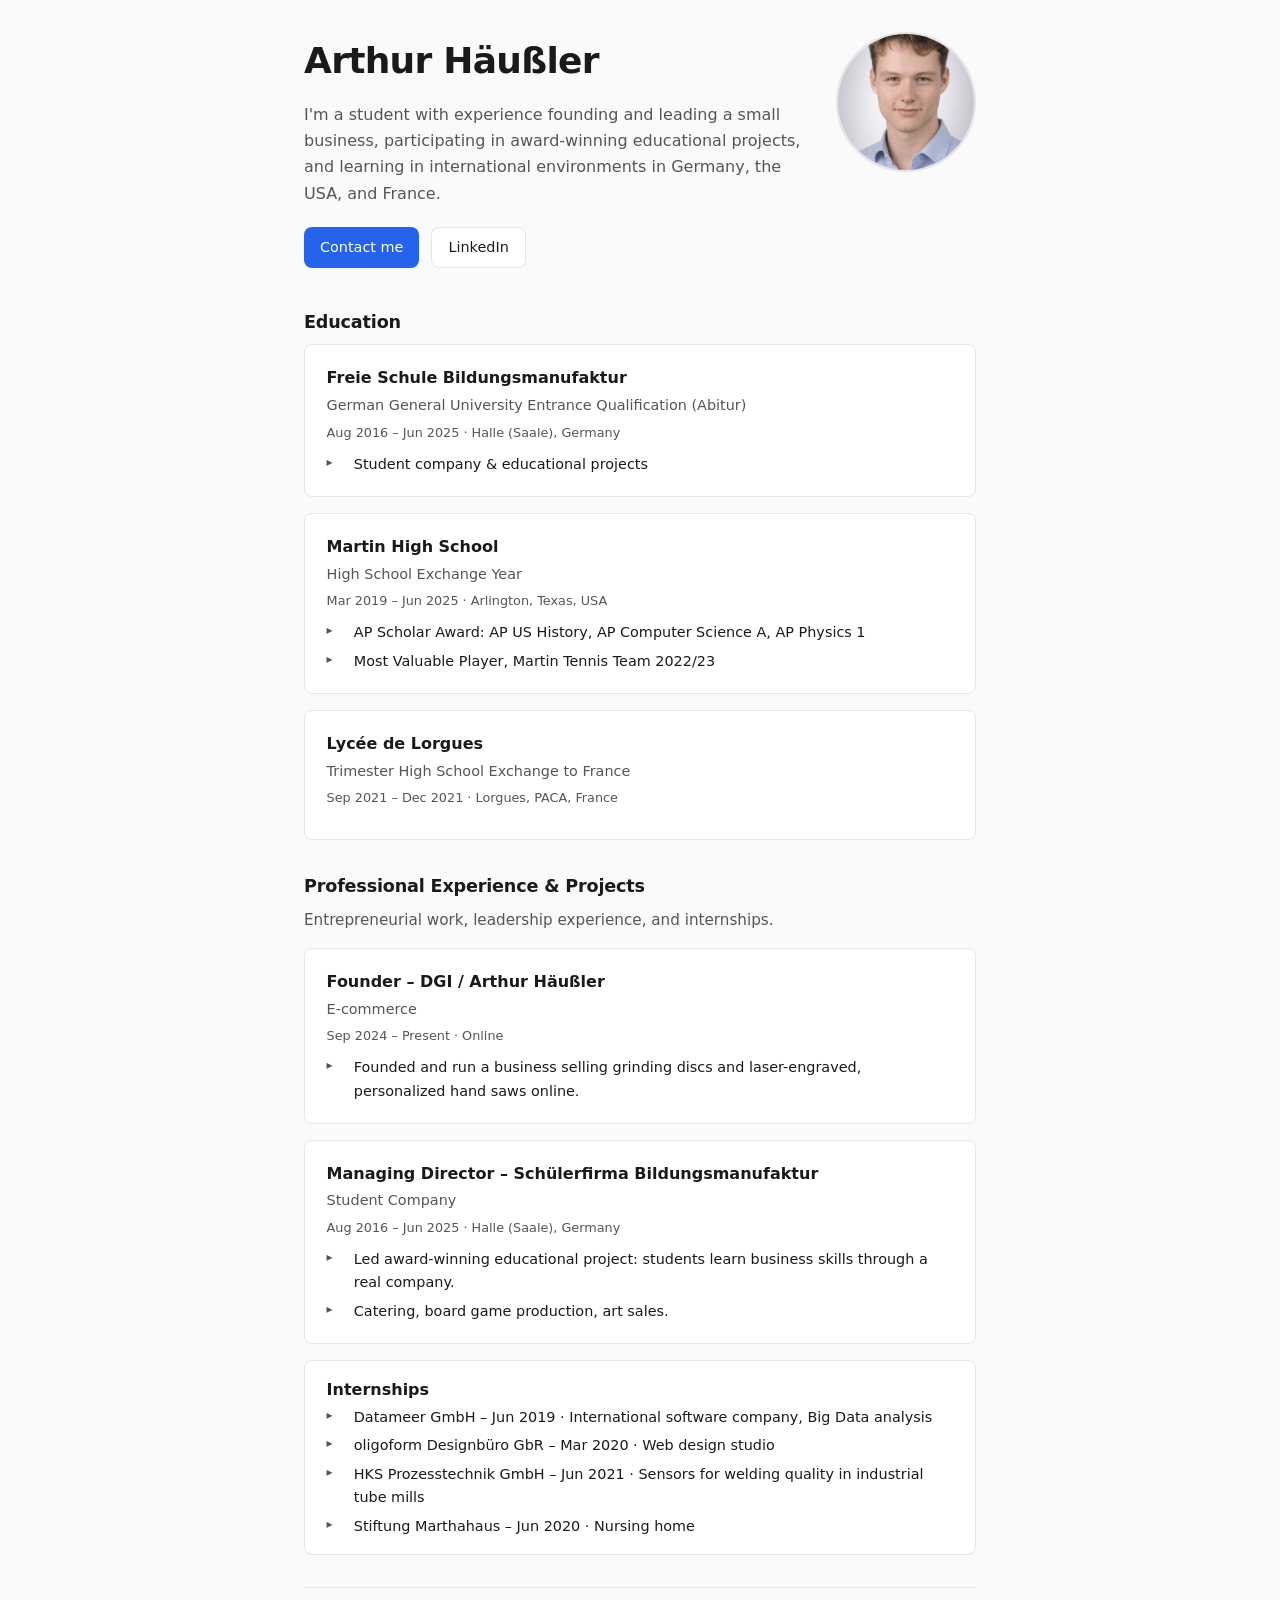
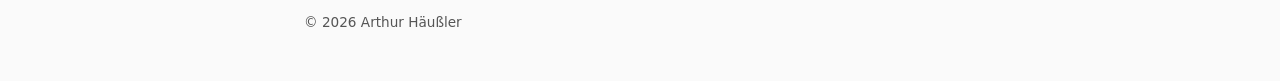
==== commit 5ee5655f: "4" ====
--- a/github.io/index.html
+++ b/github.io/index.html
@@ -30,7 +30,7 @@
     </header>
 
     <section class="section">
-      <h2 class="section-title">Education & Journey</h2>
+      <h2 class="section-title">Education</h2>
 
       <article class="card">
         <h3 class="card-title">Freie Schule Bildungsmanufaktur</h3>
@@ -59,8 +59,8 @@
     </section>
 
     <section class="section">
-      <h2 class="section-title">Experience</h2>
-      <p class="section-intro">Founding a business and leading award-winning educational initiatives.</p>
+      <h2 class="section-title">Professional Experience &amp; Projects</h2>
+      <p class="section-intro">Entrepreneurial work, leadership experience, and internships.</p>
 
       <article class="card">
         <h3 class="card-title">Founder – DGI / Arthur Häußler</h3>
@@ -81,46 +81,15 @@
         </ul>
       </article>
 
-      <article class="card">
-        <h3 class="card-title">Other Activities</h3>
-        <p class="card-meta">Ongoing</p>
+      <article class="card card-compact">
+        <h3 class="card-title">Internships</h3>
         <ul class="card-list">
-          <li>Table tennis player and youth training partner, Hallescher TTV</li>
-          <li>DFC-Dialog street campaigner, German Trade Union Confederation (DGB)</li>
-          <li>Climate activist, Fridays for Future (public protests 2021)</li>
+          <li>Datameer GmbH – Jun 2019 · International software company, Big Data analysis</li>
+          <li>oligoform Designbüro GbR – Mar 2020 · Web design studio</li>
+          <li>HKS Prozesstechnik GmbH – Jun 2021 · Sensors for welding quality in industrial tube mills</li>
+          <li>Stiftung Marthahaus – Jun 2020 · Nursing home</li>
         </ul>
       </article>
-    </section>
-
-    <section class="section">
-      <h2 class="section-title">Student Internships</h2>
-
-      <article class="card card-compact">
-        <h3 class="card-title">Datameer GmbH</h3>
-        <p class="card-meta">Jun 2019 · International software company, Big Data analysis</p>
-      </article>
-      <article class="card card-compact">
-        <h3 class="card-title">oligoform Designbüro GbR</h3>
-        <p class="card-meta">Mar 2020 · Web design studio</p>
-      </article>
-      <article class="card card-compact">
-        <h3 class="card-title">HKS Prozesstechnik GmbH</h3>
-        <p class="card-meta">Jun 2021 · Sensors for welding quality in industrial tube mills</p>
-      </article>
-      <article class="card card-compact">
-        <h3 class="card-title">Stiftung Marthahaus</h3>
-        <p class="card-meta">Jun 2020 · Nursing home</p>
-      </article>
-    </section>
-
-    <section class="section">
-      <h2 class="section-title">Languages</h2>
-      <div class="tag-list">
-        <span class="tag">German – Native</span>
-        <span class="tag">English – Fluent</span>
-        <span class="tag">French – Advanced</span>
-        <span class="tag">Spanish – Basic</span>
-      </div>
     </section>
 
     <footer class="site-footer">
